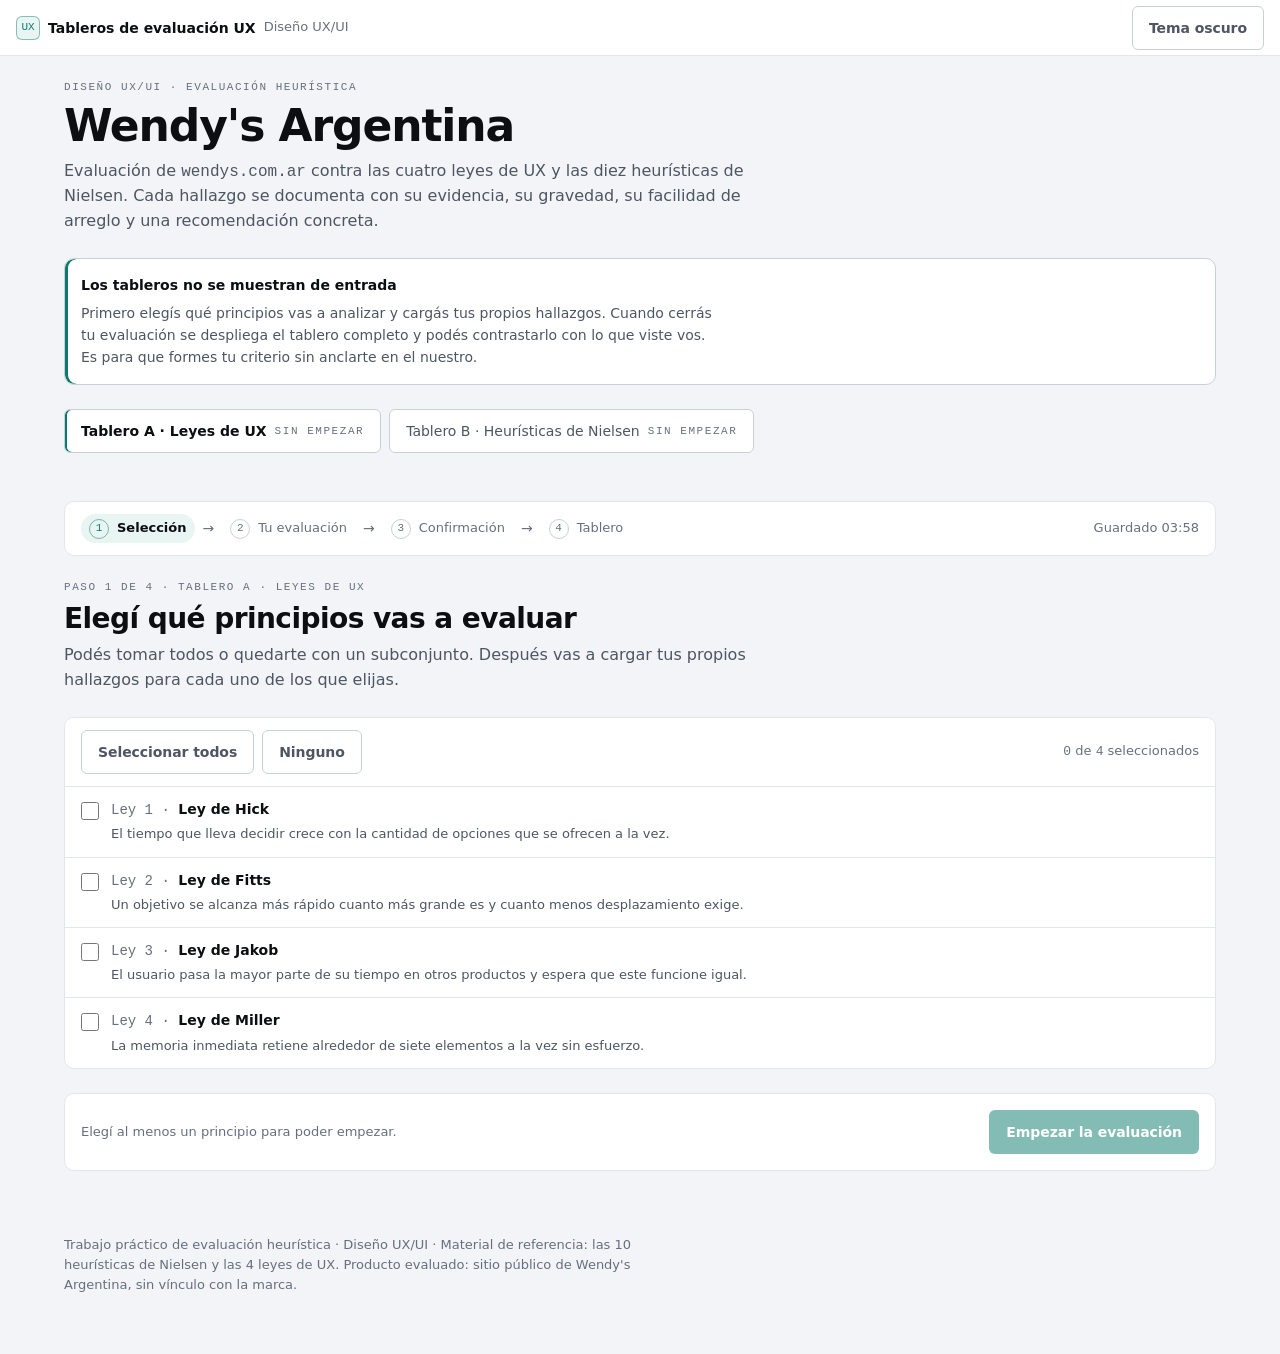
==== index.html @ da95dc9a "Tableros de evaluación UX de wendys.com.ar tras un flujo de evaluación a ciegas Aplicación web estát" ====
<!doctype html>
<html lang="es">
<head>
<meta charset="utf-8">
<meta name="viewport" content="width=device-width, initial-scale=1">
<title>Tableros de evaluación UX · Wendy's Argentina</title>
<meta name="description" content="Evaluación heurística de wendys.com.ar: dos tableros de hallazgos con evidencia, severidad y recomendación, detrás de un flujo de evaluación a ciegas.">
<link rel="icon" href="data:image/svg+xml,%3Csvg xmlns='http://www.w3.org/2000/svg' viewBox='0 0 32 32'%3E%3Crect width='32' height='32' rx='6' fill='%23101216'/%3E%3Cpath d='M8 10h4l2 8 2-8h4l2 8 2-8h4' stroke='%2335E0C8' stroke-width='2.5' fill='none' stroke-linecap='round' stroke-linejoin='round'/%3E%3C/svg%3E">
<link rel="stylesheet" href="assets/styles.css">
</head>
<body>

<a class="sr-only" href="#main">Saltar al contenido</a>

<header class="topbar">
  <div class="topbar__brand">
    <span class="mark" aria-hidden="true">UX</span>
    <span class="topbar__name">Tableros de evaluación UX</span>
    <span class="topbar__ctx" id="topbar-ctx">Diseño UX/UI</span>
  </div>
  <button type="button" class="btn btn--ghost" id="theme-toggle" aria-pressed="false">
    Tema claro
  </button>
</header>

<main id="main" class="content">

  <!-- ── Encabezado del trabajo ────────────────────────────── -->
  <section class="section" aria-labelledby="titulo">
    <div class="section__head">
      <p class="label">Diseño UX/UI · Evaluación heurística</p>
      <h1 id="titulo">Wendy's Argentina</h1>
      <p class="lead">
        Evaluación de <span class="num">wendys.com.ar</span> contra las cuatro leyes de UX
        y las diez heurísticas de Nielsen. Cada hallazgo se documenta con su evidencia,
        su gravedad, su facilidad de arreglo y una recomendación concreta.
      </p>
    </div>

    <div class="callout callout--info">
      <p class="callout__title">Los tableros no se muestran de entrada</p>
      <p>
        Primero elegís qué principios vas a analizar y cargás tus propios hallazgos.
        Cuando cerrás tu evaluación se despliega el tablero completo y podés
        contrastarlo con lo que viste vos. Es para que formes tu criterio sin
        anclarte en el nuestro.
      </p>
    </div>

    <div class="tabs" role="tablist" aria-label="Elegí el tablero">
      <button type="button" class="tab" role="tab" id="tab-leyes"
              aria-selected="true" aria-controls="panel-tablero" data-tablero="leyes">
        Tablero A · Leyes de UX
        <span class="label" id="estado-leyes"></span>
      </button>
      <button type="button" class="tab" role="tab" id="tab-heuristicas"
              aria-selected="false" aria-controls="panel-tablero" data-tablero="heuristicas">
        Tablero B · Heurísticas de Nielsen
        <span class="label" id="estado-heuristicas"></span>
      </button>
    </div>
  </section>

  <!-- ── Panel del tablero activo ──────────────────────────── -->
  <section class="section" id="panel-tablero" role="tabpanel"
           tabindex="-1" aria-labelledby="tab-leyes">

    <nav class="steps" id="steps" aria-label="Progreso de la evaluación"></nav>

    <div id="paso"></div>

  </section>

  <p class="hint" id="aviso-storage" hidden></p>

</main>

<footer class="content" style="padding-top:0">
  <p class="hint">
    Trabajo práctico de evaluación heurística · Diseño UX/UI ·
    Material de referencia: las 10 heurísticas de Nielsen y las 4 leyes de UX.
    Producto evaluado: sitio público de Wendy's Argentina, sin vínculo con la marca.
  </p>
</footer>

<div id="capa-modal"></div>

<script src="assets/principios.js"></script>
<script src="assets/capturas.js"></script>
<script src="assets/app.js"></script>
</body>
</html>
---- assets/styles.css ----
/* ═══════════════════════════════════════════════════════════
   SISTEMA VISUAL — TOKENS
   light-dark(claro, oscuro). Tema por defecto: oscuro.
   Valores literales de docs/sistema-visual-spec.pdf · sección 03
   ═══════════════════════════════════════════════════════════ */

:root {
  color-scheme: dark light;

  /* ── Superficies · escalera de elevación ──────────────── */
  --bg:                light-dark(#F2F4F7, #08090B);
  --surface:           light-dark(#FFFFFF, #101216);
  --surface-2:         light-dark(#FFFFFF, #171A20);
  --surface-3:         light-dark(#FFFFFF, #1E222A);

  /* ── Líneas ──────────────────────────────────────────── */
  --line:              light-dark(#E3E6EB, #21252D);
  --line-strong:       light-dark(#C9CFD8, #2C313B);

  /* ── Texto ───────────────────────────────────────────── */
  --text:              light-dark(#0C0E12, #EDEFF3);
  --text-2:            light-dark(#4E5563, #A7AEBB);
  --text-3:            light-dark(#676F7E, #7B8391);

  /* ── Acento · hue 172° en los dos temas ──────────────── */
  --accent:            light-dark(#0A7A6E, #35E0C8);
  --accent-hover:      light-dark(#086A60, #5BEBD6);
  --accent-deep:       light-dark(#065C53, #12A896);
  --accent-ink:        light-dark(#FFFFFF, #04211D);
  --accent-tint:       light-dark(#E8F5F2, rgba(53,224,200,.10));

  /* ── Severidad ───────────────────────────────────────── */
  --sev-critical:      light-dark(#C8341F, #F0523F);
  --sev-high:          light-dark(#9C5A08, #F5944F);
  --sev-medium:        light-dark(#7E6015, #DFC05C);
  --sev-low:           light-dark(#656C7A, #6C7482);

  /* ── Elevación · sombra SOLO en claro ────────────────── */
  --shadow-1:          light-dark(0 1px 2px rgba(12,14,18,.07), none);
  --shadow-2:          light-dark(0 6px 20px rgba(12,14,18,.10), none);

  /* ── Radios · tres valores, cerrados ─────────────────── */
  --r-control: 6px;
  --r-card:    10px;
  --r-pill:    999px;

  /* ── Espaciado · grilla de 4 ─────────────────────────── */
  --s-1: 4px;   --s-2: 8px;   --s-3: 12px;  --s-4: 16px;
  --s-6: 24px;  --s-8: 32px;  --s-12: 48px; --s-16: 64px;

  /* ── Alturas ─────────────────────────────────────────── */
  --h-control: 36px;      /* botones, inputs, selects        */
  --h-row:     40px;      /* filas de tabla y de lista       */
  --h-touch:   44px;      /* mínimo táctil en móvil          */

  /* ── Movimiento ──────────────────────────────────────── */
  --dur:  140ms;
  --ease: cubic-bezier(.2,.7,.3,1);

  /* ── Tipografía ──────────────────────────────────────── */
  --font-sans: "Instrument Sans", ui-sans-serif, system-ui,
               -apple-system, "Segoe UI", sans-serif;
  --font-mono: "JetBrains Mono", ui-monospace, SFMono-Regular,
               Menlo, Consolas, monospace;
}

/* Override manual del tema (botón de la app) */
:root[data-theme="light"] { color-scheme: light; }
:root[data-theme="dark"]  { color-scheme: dark;  }

/* ═══════════════════════════════════════════════════════════
   BASE
   ═══════════════════════════════════════════════════════════ */

*, *::before, *::after { box-sizing: border-box; }

html { -webkit-text-size-adjust: 100%; }

body {
  background: var(--bg);
  color: var(--text-2);
  font-family: var(--font-sans);
  font-size: 14px;
  line-height: 1.55;
  -webkit-font-smoothing: antialiased;
  margin: 0;
  overflow-x: hidden;
}

h1, h2, h3, h4, p, figure, ul, ol, dl, dd, blockquote { margin: 0; }
ul, ol { padding: 0; list-style: none; }

h1 { font: 600 44px/1.10 var(--font-sans); letter-spacing: -.025em; color: var(--text); }
h2 { font: 600 28px/1.20 var(--font-sans); letter-spacing: -.020em; color: var(--text); }
h3 { font: 500 20px/1.35 var(--font-sans); letter-spacing: -.010em; color: var(--text); }
h4 { font: 600 14px/1.45 var(--font-sans); color: var(--text); }

p { max-width: 72ch; }

a { color: var(--accent); text-underline-offset: 2px; }

img { max-width: 100%; display: block; }

/* Un solo estado de foco para toda la aplicación */
:where(a, button, input, select, textarea, summary, [tabindex]):focus-visible {
  outline: 2px solid var(--accent);
  outline-offset: 2px;
  border-radius: var(--r-control);
}

/* Excepción anotada al foco único: el panel de pasos recibe el foco por
   código al cambiar de paso, para que un lector de pantalla anuncie la
   vista nueva. No es un control, así que no lleva anillo: el anillo de
   acento se reserva para lo que el usuario puede accionar. */
#panel-tablero:focus, #panel-tablero:focus-visible { outline: none; }

::selection { background: var(--accent-tint); }

/* Utilidad obligatoria para todo dato numérico */
.num, td.num, .metric, code, .selector {
  font-family: var(--font-mono);
  font-variant-numeric: tabular-nums;
  letter-spacing: 0;
}

.label {
  font: 500 11px/1.3 var(--font-mono);
  letter-spacing: .14em;
  text-transform: uppercase;
  color: var(--text-3);
}

.hint  { font-size: 13px; color: var(--text-3); }
.lead  { font-size: 16px; line-height: 1.55; color: var(--text-2); }
.strong-text { color: var(--text); }

.sr-only {
  position: absolute; width: 1px; height: 1px;
  padding: 0; margin: -1px; overflow: hidden;
  clip-path: inset(50%); white-space: nowrap; border: 0;
}

.stack   { display: flex; flex-direction: column; }
.gap-1 { gap: var(--s-1); } .gap-2 { gap: var(--s-2); }
.gap-3 { gap: var(--s-3); } .gap-4 { gap: var(--s-4); }
.gap-6 { gap: var(--s-6); } .gap-8 { gap: var(--s-8); }
.gap-12 { gap: var(--s-12); }
.row { display: flex; align-items: center; gap: var(--s-2); flex-wrap: wrap; }
.between { justify-content: space-between; }

/* ═══════════════════════════════════════════════════════════
   COMPONENTES · recetas de la sección 10
   ═══════════════════════════════════════════════════════════ */

/* ── Botones ─────────────────────────────────────────────── */
.btn {
  height: var(--h-control);
  min-height: var(--h-touch);
  padding: 0 var(--s-4);
  border-radius: var(--r-control);
  border: 1px solid transparent;
  font: 600 14px/1 var(--font-sans);
  letter-spacing: -.005em;
  cursor: pointer;
  display: inline-flex;
  align-items: center;
  justify-content: center;
  gap: var(--s-2);
  text-decoration: none;
  transition: background var(--dur) var(--ease),
              border-color var(--dur) var(--ease),
              color var(--dur) var(--ease);
}
.btn--primary       { background: var(--accent); color: var(--accent-ink); }
.btn--primary:hover { background: var(--accent-hover); }
.btn--primary:active{ background: var(--accent-deep); }

.btn--secondary     { background: var(--surface-2); color: var(--text);
                      border-color: var(--line-strong); }
.btn--secondary:hover { background: var(--surface-3); }

.btn--ghost         { background: transparent; color: var(--text-2);
                      border-color: var(--line-strong); }
.btn--ghost:hover   { color: var(--text); background: var(--surface-2); }

.btn--danger        { background: transparent; color: var(--sev-critical);
                      border-color: color-mix(in srgb, var(--sev-critical) 40%, transparent); }
.btn--danger:hover  { background: color-mix(in srgb, var(--sev-critical) 9%, transparent); }

.btn:disabled       { opacity: .5; cursor: not-allowed; }
.btn--block         { width: 100%; }
/* Un solo botón primario por vista. Si hay dos, uno está mal. */

/* ── Campos de formulario ────────────────────────────────── */
.field { display: flex; flex-direction: column; gap: var(--s-2); }
.field label,
.field .field__label { font: 500 14px/1.4 var(--font-sans); color: var(--text); }

.input, .textarea, select.input {
  height: var(--h-control);
  min-height: var(--h-touch);
  padding: 0 var(--s-3);
  background: var(--bg);
  border: 1px solid var(--line-strong);
  border-radius: var(--r-control);
  color: var(--text);
  font: 400 14px/1 var(--font-sans);
  width: 100%;
  transition: border-color var(--dur) var(--ease);
}
.textarea {
  height: auto;
  min-height: 88px;
  padding: var(--s-2) var(--s-3);
  line-height: 1.55;
  resize: vertical;
}
.input::placeholder, .textarea::placeholder { color: var(--text-3); }
.input:hover, .textarea:hover { border-color: var(--text-3); }
.input[aria-invalid="true"], .textarea[aria-invalid="true"] { border-color: var(--sev-critical); }

.field .hint  { font-size: 13px; color: var(--text-3); }
.field .error { font-size: 13px; color: var(--sev-critical); }

/* Ranura única de mensaje: la ayuda y el error comparten el mismo
   renglón, así el mensaje nunca empuja el contenido de abajo y el
   botón no se mueve mientras el usuario va a hacer clic.          */
.msg { font-size: 13px; color: var(--text-3); min-height: 19px; }
.msg--error { color: var(--sev-critical); }

/* ── Tarjeta y panel ─────────────────────────────────────── */
.card {
  background: var(--surface);
  border: 1px solid var(--line);
  border-radius: var(--r-card);
  padding: var(--s-6);
  box-shadow: var(--shadow-1);          /* none en oscuro */
  display: flex; flex-direction: column; gap: var(--s-3);
}
.card--tile   { padding: 20px; gap: var(--s-2); }
.card__title  { font: 500 20px/1.35 var(--font-sans);
                letter-spacing: -.01em; color: var(--text); }
.card__label  { font: 500 11px/1.3 var(--font-mono);
                letter-spacing: .14em; text-transform: uppercase;
                color: var(--text-3); }
.card__metric { font: 400 44px/1.1 var(--font-mono);
                font-variant-numeric: tabular-nums; color: var(--text); }

/* ── Tabla de datos ──────────────────────────────────────── */
.table {
  width: 100%; border-collapse: collapse;
  background: var(--surface);
  border: 1px solid var(--line);
  border-radius: var(--r-card); overflow: hidden;
}
.table thead th {
  height: var(--h-row);
  padding: 0 var(--s-4);
  background: var(--surface-2);
  font: 500 11px/1 var(--font-mono);
  letter-spacing: .12em; text-transform: uppercase;
  color: var(--text-3); text-align: left;
  white-space: nowrap;
}
.table tbody td {
  height: var(--h-row);
  padding: var(--s-3) var(--s-4);
  border-top: 1px solid var(--line);
  font-size: 14px; color: var(--text);
}
.table tbody tr:hover { background: var(--surface-2); }
.table td.num {
  font-family: var(--font-mono);
  font-variant-numeric: tabular-nums;
  text-align: right;
}
/* Contenedor obligatorio: la tabla scrollea, no la página */
.table-scroll { overflow-x: auto; }

/* ── Pill de severidad ───────────────────────────────────── */
.pill {
  display: inline-flex; align-items: center; gap: var(--s-1);
  padding: 3px var(--s-2);
  border-radius: var(--r-pill);
  border: 1px solid;
  font: 500 11px/1.4 var(--font-mono);
  letter-spacing: .1em; text-transform: uppercase;
  white-space: nowrap;
}
.pill--critical { color: var(--sev-critical);
  border-color: color-mix(in srgb, var(--sev-critical) 35%, transparent);
  background:   color-mix(in srgb, var(--sev-critical)  9%, transparent); }
.pill--high { color: var(--sev-high);
  border-color: color-mix(in srgb, var(--sev-high) 35%, transparent);
  background:   color-mix(in srgb, var(--sev-high)  9%, transparent); }
.pill--medium { color: var(--sev-medium);
  border-color: color-mix(in srgb, var(--sev-medium) 35%, transparent);
  background:   color-mix(in srgb, var(--sev-medium)  9%, transparent); }
.pill--low { color: var(--sev-low);
  border-color: color-mix(in srgb, var(--sev-low) 35%, transparent);
  background:   color-mix(in srgb, var(--sev-low)  9%, transparent); }
.pill--ok { color: var(--accent);
  border-color: color-mix(in srgb, var(--accent) 35%, transparent);
  background:   var(--accent-tint); }
.pill--neutral { color: var(--text-3); border-color: var(--line-strong); }

/* La severidad NUNCA es solo el pill: la fila lleva además
   una barra de 3px a la izquierda con el mismo color. */
.row--critical { --sev-bar: var(--sev-critical); box-shadow: inset 3px 0 0 var(--sev-bar); }
.row--high     { --sev-bar: var(--sev-high);     box-shadow: inset 3px 0 0 var(--sev-bar); }
.row--medium   { --sev-bar: var(--sev-medium);   box-shadow: inset 3px 0 0 var(--sev-bar); }
.row--low      { --sev-bar: var(--sev-low);      box-shadow: inset 3px 0 0 var(--sev-bar); }
.row--ok       { --sev-bar: var(--accent);       box-shadow: inset 3px 0 0 var(--sev-bar); }

/* ── Modal y overlay ─────────────────────────────────────── */
.overlay {
  position: fixed; inset: 0;
  background: light-dark(rgba(12,14,18,.35), rgba(8,9,11,.72));
  display: grid; place-items: center;
  padding: var(--s-4);
  z-index: 50;
}
.modal {
  background: var(--surface-3);
  border: 1px solid var(--line-strong);
  border-radius: var(--r-card);
  box-shadow: var(--shadow-2);          /* none en oscuro */
  padding: var(--s-8);
  max-width: 480px;
  width: 100%;
  display: flex; flex-direction: column; gap: var(--s-4);
  max-height: 88vh; overflow-y: auto;
}
/* Sin backdrop-filter. Nunca. */

/* ── Estado vacío ────────────────────────────────────────── */
.empty {
  padding: var(--s-16) var(--s-8);
  display: flex; flex-direction: column;
  align-items: flex-start; gap: var(--s-3);
  max-width: 46ch;
}
.empty h3 { font: 600 20px/1.3 var(--font-sans);
             letter-spacing: -.01em; color: var(--text); }
.empty p  { color: var(--text-2); }

/* ═══════════════════════════════════════════════════════════
   ESTRUCTURA DE LA APLICACIÓN
   ═══════════════════════════════════════════════════════════ */

.topbar {
  height: 56px;
  display: flex; align-items: center; justify-content: space-between;
  gap: var(--s-4);
  padding: 0 var(--s-4);
  background: var(--surface);
  border-bottom: 1px solid var(--line);
  position: sticky; top: 0; z-index: 20;
}
.topbar__brand { display: flex; align-items: center; gap: var(--s-2); min-width: 0; }
.topbar__name  { font: 600 14px/1 var(--font-sans); color: var(--text); white-space: nowrap; }
.topbar__ctx   { color: var(--text-3); font-size: 13px;
                 white-space: nowrap; overflow: hidden; text-overflow: ellipsis; }

.mark {
  width: 24px; height: 24px; flex: none;
  border-radius: var(--r-control);
  border: 1px solid color-mix(in srgb, var(--accent) 45%, transparent);
  background: var(--accent-tint);
  display: grid; place-items: center;
  font: 500 11px/1 var(--font-mono); letter-spacing: 0;
  color: var(--accent);
}

.content {
  max-width: 1200px;
  margin: 0 auto;
  padding: var(--s-6) var(--s-4) var(--s-16);
  display: flex; flex-direction: column; gap: var(--s-12);
}
@media (min-width: 720px)  { .content { padding-inline: var(--s-6); } }
@media (min-width: 1440px) { .content { padding-inline: var(--s-8); } }

.section { display: flex; flex-direction: column; gap: var(--s-6); }
.section__head { display: flex; flex-direction: column; gap: var(--s-2); }

/* ── Barra de pasos ──────────────────────────────────────── */
.steps {
  display: flex; flex-wrap: wrap; align-items: center; gap: var(--s-2);
  padding: var(--s-3) var(--s-4);
  background: var(--surface);
  border: 1px solid var(--line);
  border-radius: var(--r-card);
}
.steps__item {
  display: flex; align-items: center; gap: var(--s-2);
  padding: var(--s-1) var(--s-2);
  border-radius: var(--r-pill);
  font-size: 13px; color: var(--text-3);
}
.steps__item[aria-current="step"] {
  background: var(--accent-tint);
  color: var(--text);
  font-weight: 600;
}
.steps__item[data-done="true"] { color: var(--text-2); }
.steps__num {
  font: 500 11px/1 var(--font-mono);
  width: 20px; height: 20px; flex: none;
  display: grid; place-items: center;
  border-radius: var(--r-pill);
  border: 1px solid var(--line-strong);
  color: var(--text-3);
}
.steps__item[aria-current="step"] .steps__num {
  border-color: color-mix(in srgb, var(--accent) 50%, transparent);
  color: var(--accent);
}
.steps__item[data-done="true"] .steps__num {
  border-color: color-mix(in srgb, var(--accent) 50%, transparent);
  background: var(--accent-tint); color: var(--accent);
}
.steps__sep { color: var(--text-3); }

/* ── Selector de tablero ─────────────────────────────────── */
.tabs {
  display: flex; gap: var(--s-2); flex-wrap: wrap;
}
.tab {
  min-height: var(--h-touch);
  padding: 0 var(--s-4);
  display: inline-flex; align-items: center; gap: var(--s-2);
  background: var(--surface);
  border: 1px solid var(--line-strong);
  border-radius: var(--r-control);
  color: var(--text-2);
  font: 400 14px/1 var(--font-sans);
  cursor: pointer;
  transition: background var(--dur) var(--ease), color var(--dur) var(--ease);
}
.tab:hover { background: var(--surface-2); color: var(--text); }
.tab[aria-selected="true"] {
  background: var(--surface-3); color: var(--text); font-weight: 600;
  box-shadow: inset 2px 0 0 var(--accent);
}

/* ── Lista de principios (paso 1) ────────────────────────── */
.picker {
  background: var(--surface);
  border: 1px solid var(--line);
  border-radius: var(--r-card);
  overflow: hidden;
}
.picker__toolbar {
  display: flex; flex-wrap: wrap; align-items: center; gap: var(--s-2);
  justify-content: space-between;
  padding: var(--s-3) var(--s-4);
  background: var(--surface-2);
  border-bottom: 1px solid var(--line);
}
.check {
  display: grid;
  grid-template-columns: auto 1fr;
  gap: var(--s-3);
  align-items: start;
  padding: var(--s-3) var(--s-4);
  border-top: 1px solid var(--line);
  cursor: pointer;
  min-height: var(--h-touch);
}
.check:first-of-type { border-top: 0; }
.check:hover { background: var(--surface-2); }
.check input[type="checkbox"] {
  width: 18px; height: 18px;
  margin: 3px 0 0;
  accent-color: var(--accent);
  cursor: pointer;
}
.check__name { font: 600 14px/1.45 var(--font-sans); color: var(--text); }
.check__num  { font-family: var(--font-mono); font-variant-numeric: tabular-nums;
               color: var(--text-3); font-weight: 400; }
.check__desc { font-size: 13px; color: var(--text-2); }

/* ── Progreso ────────────────────────────────────────────── */
.progress {
  display: flex; flex-direction: column; gap: var(--s-2);
}
.progress__track {
  height: var(--s-2);
  background: var(--surface-2);
  border: 1px solid var(--line);
  border-radius: var(--r-pill);
  overflow: hidden;
}
.progress__fill {
  height: 100%;
  background: var(--accent);
  border-radius: var(--r-pill);
  transition: width var(--dur) var(--ease);
}

/* ── Evaluación propia (paso 2) ──────────────────────────── */
.eval {
  display: grid;
  grid-template-columns: 1fr;
  gap: var(--s-6);
  align-items: start;
}
@media (min-width: 900px) {
  .eval { grid-template-columns: 240px 1fr; }
}
.eval__nav {
  background: var(--surface);
  border: 1px solid var(--line);
  border-radius: var(--r-card);
  padding: var(--s-2);
  display: flex; flex-direction: column; gap: 2px;
}
.eval__nav a, .eval__nav button {
  min-height: var(--h-touch);
  display: flex; align-items: center; gap: var(--s-2);
  padding: 0 var(--s-3);
  border-radius: var(--r-control);
  font: 400 14px/1.3 var(--font-sans);
  color: var(--text-2); text-decoration: none;
  background: transparent; border: 0; cursor: pointer;
  text-align: left; width: 100%;
}
.eval__nav button:hover { background: var(--surface-2); color: var(--text); }
.eval__nav button[aria-current="true"] {
  background: var(--surface-3); color: var(--text); font-weight: 600;
  box-shadow: inset 2px 0 0 var(--accent);
}
.eval__state { margin-left: auto; font-size: 13px; color: var(--text-3);
               font-family: var(--font-mono); }

.finding-form {
  display: flex; flex-direction: column; gap: var(--s-4);
  padding: var(--s-6);
  background: var(--surface-2);
  border: 1px solid var(--line);
  border-radius: var(--r-card);
}
.form-grid { display: grid; grid-template-columns: 1fr; gap: var(--s-4); }
@media (min-width: 640px) { .form-grid--2 { grid-template-columns: 1fr 1fr; } }

/* Escala 1–5 */
.scale { display: flex; gap: var(--s-2); flex-wrap: wrap; }
.scale__opt { position: relative; }
.scale__opt input {
  position: absolute; opacity: 0; width: 100%; height: 100%;
  margin: 0; cursor: pointer;
}
.scale__opt span {
  display: grid; place-items: center;
  width: var(--h-touch); height: var(--h-touch);
  border: 1px solid var(--line-strong);
  border-radius: var(--r-control);
  background: var(--bg);
  font: 400 14px/1 var(--font-mono);
  font-variant-numeric: tabular-nums;
  color: var(--text-2);
  transition: background var(--dur) var(--ease), color var(--dur) var(--ease);
}
.scale__opt input:hover + span { background: var(--surface-3); color: var(--text); }
.scale__opt input:checked + span {
  background: var(--accent); color: var(--accent-ink);
  border-color: var(--accent);
  font-weight: 600;
}
.scale__opt input:focus-visible + span {
  outline: 2px solid var(--accent); outline-offset: 2px;
}

/* ═══════════════════════════════════════════════════════════
   EL TABLERO
   ═══════════════════════════════════════════════════════════ */

.board { display: flex; flex-direction: column; gap: var(--s-12); }

.board__masthead { display: flex; flex-direction: column; gap: var(--s-3); }
.board__meta {
  display: flex; flex-wrap: wrap; gap: var(--s-2) var(--s-4);
  color: var(--text-3); font-size: 13px;
}
.board__meta .num { color: var(--text-2); }

.tiles {
  display: grid;
  grid-template-columns: repeat(auto-fit, minmax(240px, 1fr));
  gap: var(--s-4);
}
.tiles--wide { grid-template-columns: repeat(auto-fit, minmax(280px, 1fr)); }

/* Arco de cobertura · el único momento con protagonismo */
.gauge { display: flex; align-items: center; gap: var(--s-4); }
.gauge__svg { width: 96px; height: 96px; flex: none; }
.gauge__track { stroke: var(--line); }
.gauge__value { stroke: var(--accent); stroke-linecap: round; }
.gauge__num { font: 400 28px/1 var(--font-mono); font-variant-numeric: tabular-nums;
              color: var(--text); }

/* Distribución por gravedad */
.dist { display: flex; flex-direction: column; gap: var(--s-2); }
.dist__row {
  display: grid;
  grid-template-columns: 92px 1fr 32px;
  align-items: center;
  gap: var(--s-3);
  min-height: 24px;
}
.dist__bar { display: block; height: 10px; border-radius: var(--r-pill);
             background: var(--surface-2);
             border: 1px solid var(--line); overflow: hidden; }
.dist__fill { display: block; height: 100%; border-radius: var(--r-pill); }
.dist__fill--critical { background: var(--sev-critical); }
.dist__fill--high     { background: var(--sev-high); }
.dist__fill--medium   { background: var(--sev-medium); }
.dist__fill--low      { background: var(--sev-low); }
.dist__n { text-align: right; font-family: var(--font-mono);
           font-variant-numeric: tabular-nums; color: var(--text); }

/* Top 3 */
.top3 { display: flex; flex-direction: column; gap: var(--s-3); }
.top3__item {
  display: grid; grid-template-columns: auto 1fr auto; gap: var(--s-3);
  align-items: start;
  padding: var(--s-3);
  background: var(--surface-2);
  border: 1px solid var(--line);
  border-radius: var(--r-control);
}
.top3__rank { font: 500 11px/1.6 var(--font-mono); color: var(--text-3); }
.top3__title { font: 600 14px/1.45 var(--font-sans); color: var(--text); }
.top3__where { font-size: 13px; color: var(--text-3); }
.top3__score { font-family: var(--font-mono); font-variant-numeric: tabular-nums;
               color: var(--text); text-align: right; }

/* Tarjeta de hallazgo */
.findings { display: flex; flex-direction: column; gap: var(--s-6); }

.principle {
  display: flex; flex-direction: column; gap: var(--s-4);
}
.principle__head {
  display: flex; flex-wrap: wrap; align-items: baseline;
  gap: var(--s-2) var(--s-3);
  padding-bottom: var(--s-3);
  border-bottom: 1px solid var(--line);
}
.principle__num { font: 500 11px/1.3 var(--font-mono); letter-spacing: .14em;
                  text-transform: uppercase; color: var(--text-3); }
.principle__rule {
  font-size: 13px; color: var(--text-2);
  border-left: 1px solid var(--line-strong);
  padding-left: var(--s-3);
  max-width: 72ch;
}

.finding {
  background: var(--surface);
  border: 1px solid var(--line);
  border-radius: var(--r-card);
  padding: var(--s-6);
  display: flex; flex-direction: column; gap: var(--s-4);
  box-shadow: var(--shadow-1);
  position: relative;
  overflow: hidden;
}
/* La barra de severidad va como pseudo-elemento y no como box-shadow
   porque en tema oscuro --shadow-1 vale `none`, y `none` no se puede
   sumar a una lista de sombras: la declaración entera se descartaría. */
.finding::before {
  content: '';
  position: absolute; left: 0; top: 0; bottom: 0; width: 3px;
  background: var(--sev-bar, transparent);
}
.finding__top { display: flex; flex-wrap: wrap; gap: var(--s-2) var(--s-3);
                align-items: center; justify-content: space-between; }
.finding__id { font: 500 11px/1.3 var(--font-mono); letter-spacing: .12em;
               text-transform: uppercase; color: var(--text-3); }
.finding__title { font: 600 20px/1.35 var(--font-sans); letter-spacing: -.01em;
                  color: var(--text); }
.finding__body { display: grid; grid-template-columns: 1fr; gap: var(--s-6); }
@media (min-width: 900px) {
  .finding__body--evidence { grid-template-columns: 1fr minmax(280px, 380px); }
}
.finding__block { display: flex; flex-direction: column; gap: var(--s-2); }
.finding__block p { color: var(--text-2); }

/* La comprobación que sostiene el hallazgo: datos, así que mono */
.medicion {
  font-family: var(--font-mono);
  font-variant-numeric: tabular-nums;
  font-size: 13px;
  line-height: 1.55;
  color: var(--text-2);
  background: var(--surface-2);
  border: 1px solid var(--line);
  border-radius: var(--r-control);
  padding: var(--s-3);
  max-width: none;
}

.recommend {
  background: var(--surface-2);
  border: 1px solid var(--line);
  border-radius: var(--r-control);
  padding: var(--s-4);
  display: flex; flex-direction: column; gap: var(--s-2);
}

/* Evidencia */
.evidence { display: flex; flex-direction: column; gap: var(--s-2); margin: 0; }
.evidence img {
  width: 100%;
  border: 1px solid var(--line-strong);
  border-radius: var(--r-control);
  background: var(--surface-2);
}
.evidence figcaption { font-size: 13px; color: var(--text-3); }
.evidence__missing {
  border: 1px solid var(--line-strong);
  border-radius: var(--r-control);
  background: var(--surface-2);
  padding: var(--s-6) var(--s-4);
  display: flex; flex-direction: column; gap: var(--s-2);
  min-height: 160px; justify-content: center;
}

/* Puntuaciones */
.scores { display: flex; flex-wrap: wrap; gap: var(--s-4); }
.score { display: flex; flex-direction: column; gap: var(--s-1); min-width: 92px; }
.score__val { font: 400 20px/1.2 var(--font-mono); font-variant-numeric: tabular-nums;
              color: var(--text); }
.score--priority .score__val { color: var(--text); font-weight: 400; }

/* Principio sin hallazgos */
.clean {
  border: 1px solid var(--line);
  border-radius: var(--r-card);
  background: var(--surface);
  padding: var(--s-6);
  display: flex; flex-direction: column; gap: var(--s-2);
}

/* ── Comparación (paso 4) ────────────────────────────────── */
.compare { display: grid; grid-template-columns: 1fr; gap: var(--s-4); }
@media (min-width: 900px) { .compare { grid-template-columns: 1fr 1fr; } }
.compare__col {
  display: flex; flex-direction: column; gap: var(--s-3);
  padding: var(--s-4);
  border: 1px solid var(--line);
  border-radius: var(--r-card);
  background: var(--surface);
}
.compare__col--mine { background: var(--surface-2); }
.compare__head { display: flex; align-items: center; justify-content: space-between;
                 gap: var(--s-2); }
.mini {
  border: 1px solid var(--line);
  border-radius: var(--r-control);
  background: var(--bg);
  padding: var(--s-3);
  display: flex; flex-direction: column; gap: var(--s-2);
}

/* ── Aviso / callout ─────────────────────────────────────── */
.callout {
  border: 1px solid var(--line-strong);
  border-radius: var(--r-card);
  background: var(--surface-2);
  padding: var(--s-4);
  display: flex; flex-direction: column; gap: var(--s-2);
}
.callout--warn { box-shadow: inset 3px 0 0 var(--sev-high); }
.callout--info { box-shadow: inset 3px 0 0 var(--accent); }
.callout__title { font: 600 14px/1.45 var(--font-sans); color: var(--text); }

/* Barra de acciones fija de la vista */
.actionbar {
  display: flex; flex-wrap: wrap; gap: var(--s-2);
  align-items: center; justify-content: space-between;
  padding: var(--s-4);
  background: var(--surface);
  border: 1px solid var(--line);
  border-radius: var(--r-card);
}

/* ═══════════════════════════════════════════════════════════
   MOVIMIENTO
   ═══════════════════════════════════════════════════════════ */
@media (prefers-reduced-motion: reduce) {
  *, *::before, *::after {
    animation-duration: .01ms !important;
    animation-iteration-count: 1 !important;
    transition-duration: .01ms !important;
    scroll-behavior: auto !important;
  }
}
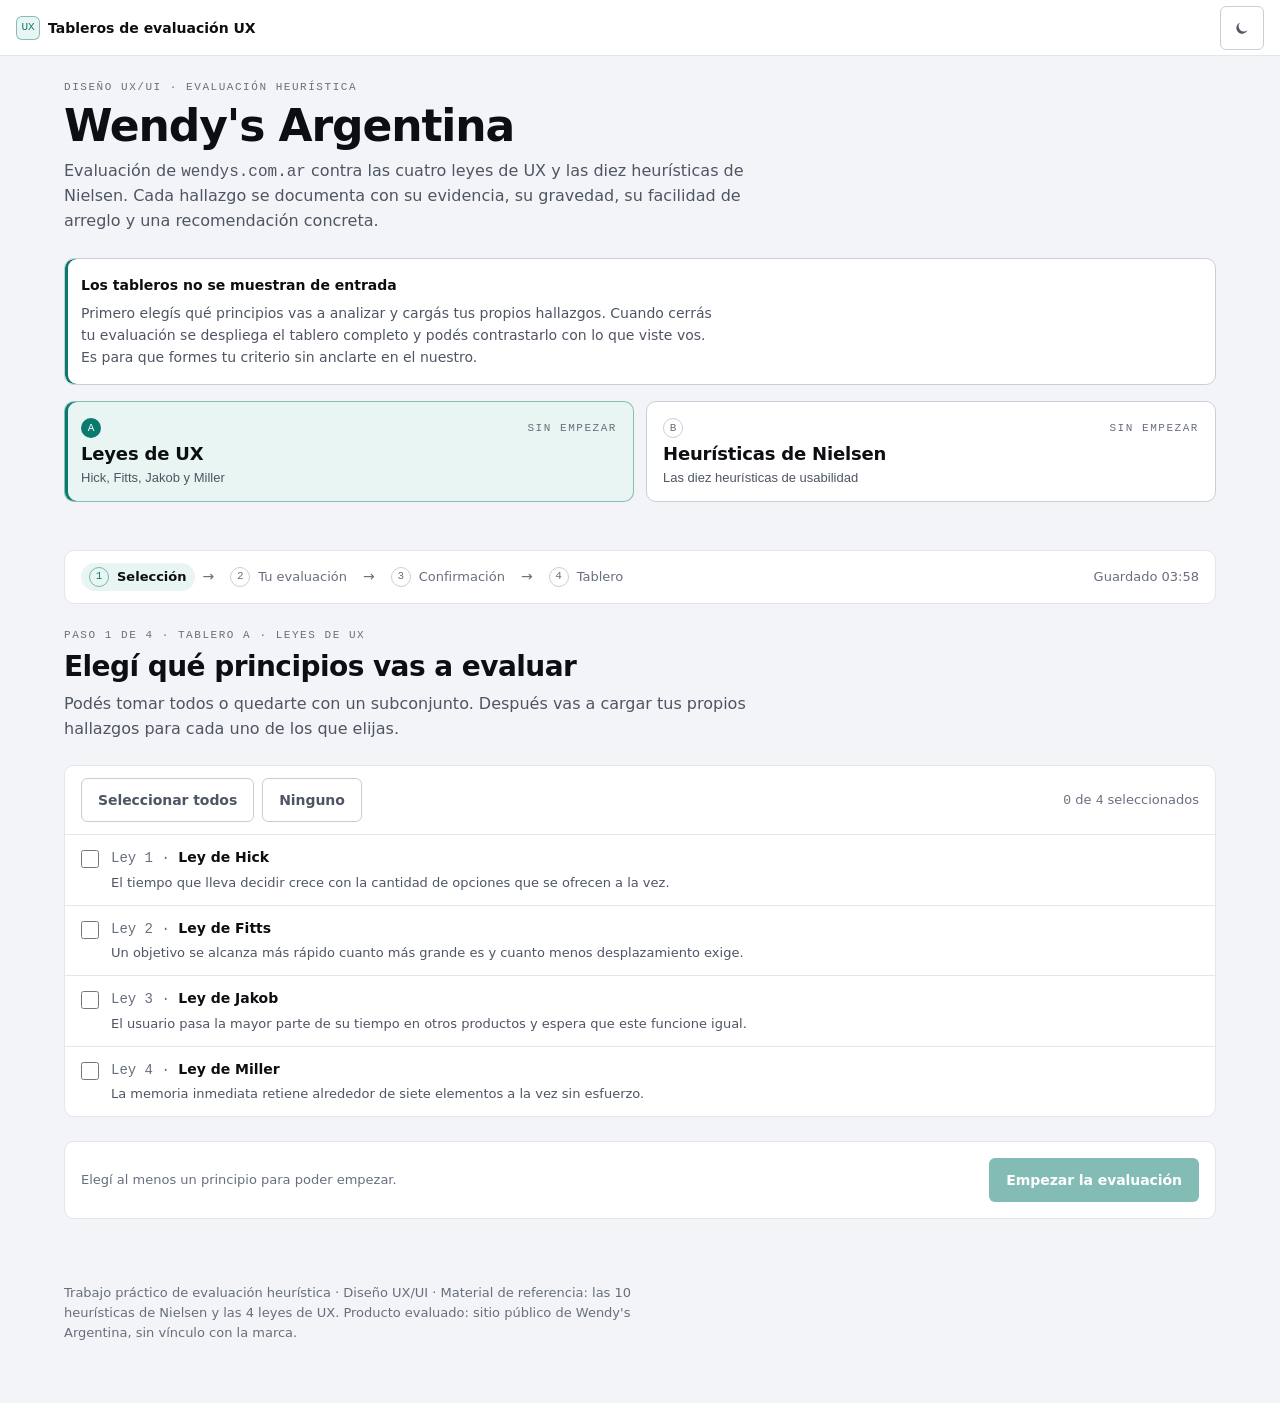
==== commit 9f4b23c4: "Rediseñar header y selector de tablero aplicando leyes de UX - Topbar: saca el contexto duplicado (l" ====
--- a/index.html
+++ b/index.html
@@ -16,10 +16,20 @@
   <div class="topbar__brand">
     <span class="mark" aria-hidden="true">UX</span>
     <span class="topbar__name">Tableros de evaluación UX</span>
-    <span class="topbar__ctx" id="topbar-ctx">Diseño UX/UI</span>
   </div>
-  <button type="button" class="btn btn--ghost" id="theme-toggle" aria-pressed="false">
-    Tema claro
+  <button type="button" class="btn btn--ghost btn--icon" id="theme-toggle"
+          aria-pressed="false" title="Tema claro">
+    <svg class="icon-theme icon-theme--sun" width="16" height="16" viewBox="0 0 24 24"
+         fill="none" stroke="currentColor" stroke-width="1.8" stroke-linecap="round"
+         stroke-linejoin="round" aria-hidden="true">
+      <circle cx="12" cy="12" r="4.2"/>
+      <path d="M12 2.5v2.4M12 19.1v2.4M4.2 4.2l1.7 1.7M18.1 18.1l1.7 1.7M2.5 12h2.4M19.1 12h2.4M4.2 19.8l1.7-1.7M18.1 5.9l1.7-1.7"/>
+    </svg>
+    <svg class="icon-theme icon-theme--moon" width="16" height="16" viewBox="0 0 24 24"
+         fill="currentColor" aria-hidden="true">
+      <path d="M20.2 14.9A8.6 8.6 0 1 1 9.1 3.8a7 7 0 0 0 11.1 11.1Z"/>
+    </svg>
+    <span class="sr-only" id="theme-toggle-label">Tema claro</span>
   </button>
 </header>
 
@@ -37,27 +47,37 @@
       </p>
     </div>
 
-    <div class="callout callout--info">
-      <p class="callout__title">Los tableros no se muestran de entrada</p>
-      <p>
-        Primero elegís qué principios vas a analizar y cargás tus propios hallazgos.
-        Cuando cerrás tu evaluación se despliega el tablero completo y podés
-        contrastarlo con lo que viste vos. Es para que formes tu criterio sin
-        anclarte en el nuestro.
-      </p>
-    </div>
+    <div class="stack gap-4">
+      <div class="callout callout--info">
+        <p class="callout__title">Los tableros no se muestran de entrada</p>
+        <p>
+          Primero elegís qué principios vas a analizar y cargás tus propios hallazgos.
+          Cuando cerrás tu evaluación se despliega el tablero completo y podés
+          contrastarlo con lo que viste vos. Es para que formes tu criterio sin
+          anclarte en el nuestro.
+        </p>
+      </div>
 
-    <div class="tabs" role="tablist" aria-label="Elegí el tablero">
-      <button type="button" class="tab" role="tab" id="tab-leyes"
-              aria-selected="true" aria-controls="panel-tablero" data-tablero="leyes">
-        Tablero A · Leyes de UX
-        <span class="label" id="estado-leyes"></span>
-      </button>
-      <button type="button" class="tab" role="tab" id="tab-heuristicas"
-              aria-selected="false" aria-controls="panel-tablero" data-tablero="heuristicas">
-        Tablero B · Heurísticas de Nielsen
-        <span class="label" id="estado-heuristicas"></span>
-      </button>
+      <div class="board-picker" role="tablist" aria-label="Elegí el tablero">
+        <button type="button" class="board-pick" role="tab" id="tab-leyes"
+                aria-selected="true" aria-controls="panel-tablero" data-tablero="leyes">
+          <span class="board-pick__top">
+            <span class="steps__num" aria-hidden="true">A</span>
+            <span class="label" id="estado-leyes"></span>
+          </span>
+          <span class="board-pick__title">Leyes de UX</span>
+          <span class="board-pick__desc">Hick, Fitts, Jakob y Miller</span>
+        </button>
+        <button type="button" class="board-pick" role="tab" id="tab-heuristicas"
+                aria-selected="false" aria-controls="panel-tablero" data-tablero="heuristicas">
+          <span class="board-pick__top">
+            <span class="steps__num" aria-hidden="true">B</span>
+            <span class="label" id="estado-heuristicas"></span>
+          </span>
+          <span class="board-pick__title">Heurísticas de Nielsen</span>
+          <span class="board-pick__desc">Las diez heurísticas de usabilidad</span>
+        </button>
+      </div>
     </div>
   </section>
 
--- a/assets/styles.css
+++ b/assets/styles.css
@@ -359,8 +359,14 @@
 }
 .topbar__brand { display: flex; align-items: center; gap: var(--s-2); min-width: 0; }
 .topbar__name  { font: 600 14px/1 var(--font-sans); color: var(--text); white-space: nowrap; }
-.topbar__ctx   { color: var(--text-3); font-size: 13px;
-                 white-space: nowrap; overflow: hidden; text-overflow: ellipsis; }
+
+/* Botón icónico (p. ej. el toggle de tema): mismo target táctil que .btn,
+   sin el ancho extra de un label de texto. El icono es sol/luna porque es
+   la convención dominante para este control — ley de Jakob. */
+.btn--icon { width: var(--h-touch); padding: 0; }
+.icon-theme { display: none; }
+#theme-toggle[aria-pressed="false"] .icon-theme--sun  { display: block; }
+#theme-toggle[aria-pressed="true"]  .icon-theme--moon { display: block; }
 
 .mark {
   width: 24px; height: 24px; flex: none;
@@ -443,6 +449,44 @@
   background: var(--surface-3); color: var(--text); font-weight: 600;
   box-shadow: inset 2px 0 0 var(--accent);
 }
+
+/* ── Selector de tablero (portada) ───────────────────────────
+   Es la única decisión primaria de esta pantalla — ley de Hick —
+   así que se ve como tal: tarjetas grandes, no pastillas chicas
+   indistinguibles de un botón secundario. El área de cada una
+   supera ampliamente el mínimo táctil — ley de Fitts. */
+.board-picker {
+  display: grid;
+  grid-template-columns: 1fr;
+  gap: var(--s-3);
+}
+@media (min-width: 640px) {
+  .board-picker { grid-template-columns: 1fr 1fr; }
+}
+.board-pick {
+  display: flex; flex-direction: column; gap: var(--s-1);
+  align-items: flex-start; text-align: left;
+  min-height: 96px;
+  padding: var(--s-4);
+  background: var(--surface);
+  border: 1px solid var(--line-strong);
+  border-radius: var(--r-card);
+  cursor: pointer;
+  transition: background var(--dur) var(--ease), border-color var(--dur) var(--ease);
+}
+.board-pick:hover { background: var(--surface-2); }
+.board-pick[aria-selected="true"] {
+  background: var(--accent-tint);
+  border-color: color-mix(in srgb, var(--accent) 45%, transparent);
+  box-shadow: inset 3px 0 0 var(--accent);
+}
+.board-pick__top { display: flex; align-items: center; justify-content: space-between; width: 100%; }
+.board-pick[aria-selected="true"] .steps__num {
+  border-color: color-mix(in srgb, var(--accent) 55%, transparent);
+  background: var(--accent); color: var(--accent-ink);
+}
+.board-pick__title { font: 600 18px/1.3 var(--font-sans); letter-spacing: -.01em; color: var(--text); }
+.board-pick__desc  { font-size: 13px; color: var(--text-2); }
 
 /* ── Lista de principios (paso 1) ────────────────────────── */
 .picker {
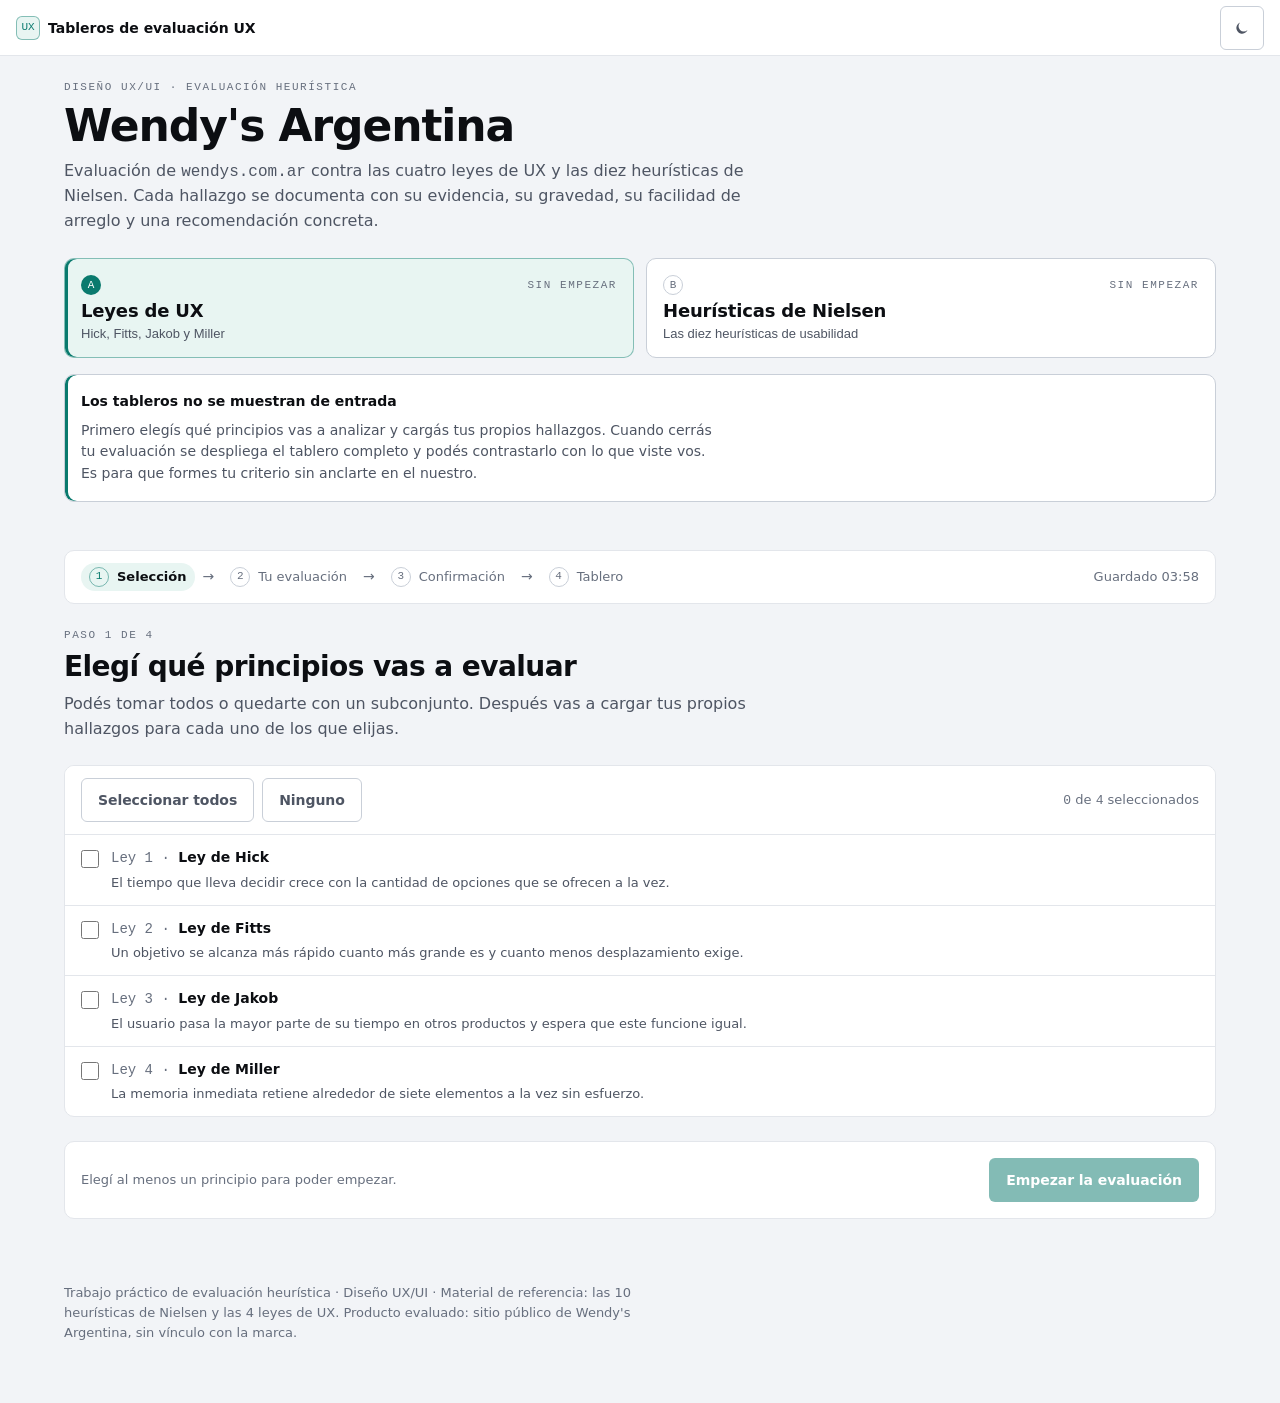
==== commit 3bac181b: "Reordenar la pantalla principal: decisión antes que explicación - El selector de tablero (la decisió" ====
--- a/index.html
+++ b/index.html
@@ -48,16 +48,11 @@
     </div>
 
     <div class="stack gap-4">
-      <div class="callout callout--info">
-        <p class="callout__title">Los tableros no se muestran de entrada</p>
-        <p>
-          Primero elegís qué principios vas a analizar y cargás tus propios hallazgos.
-          Cuando cerrás tu evaluación se despliega el tablero completo y podés
-          contrastarlo con lo que viste vos. Es para que formes tu criterio sin
-          anclarte en el nuestro.
-        </p>
-      </div>
-
+      <!-- La decisión primaria de la pantalla va primero, lo más cerca
+           posible del título — ley de Fitts: menos distancia hasta el
+           control que realmente importa. El callout explica el mecanismo
+           del flujo completo, no "qué pasa si elegís este tablero", así
+           que sigue siendo igual de válido leído después de elegir. -->
       <div class="board-picker" role="tablist" aria-label="Elegí el tablero">
         <button type="button" class="board-pick" role="tab" id="tab-leyes"
                 aria-selected="true" aria-controls="panel-tablero" data-tablero="leyes">
@@ -77,6 +72,16 @@
           <span class="board-pick__title">Heurísticas de Nielsen</span>
           <span class="board-pick__desc">Las diez heurísticas de usabilidad</span>
         </button>
+      </div>
+
+      <div class="callout callout--info">
+        <p class="callout__title">Los tableros no se muestran de entrada</p>
+        <p>
+          Primero elegís qué principios vas a analizar y cargás tus propios hallazgos.
+          Cuando cerrás tu evaluación se despliega el tablero completo y podés
+          contrastarlo con lo que viste vos. Es para que formes tu criterio sin
+          anclarte en el nuestro.
+        </p>
       </div>
     </div>
   </section>
--- a/assets/styles.css
+++ b/assets/styles.css
@@ -514,6 +514,18 @@
 }
 .check:first-of-type { border-top: 0; }
 .check:hover { background: var(--surface-2); }
+
+/* Cabecera de grupo cuando el picker se subdivide por ley de Miller
+   (más de siete principios). La separación la da esta barra, no un
+   borde extra en la primera fila del grupo. */
+.picker__group-title {
+  padding: var(--s-3) var(--s-4) var(--s-1);
+  background: var(--surface-2);
+  border-top: 1px solid var(--line);
+  font: 500 11px/1.3 var(--font-mono);
+  letter-spacing: .12em; text-transform: uppercase;
+  color: var(--text-3);
+}
 .check input[type="checkbox"] {
   width: 18px; height: 18px;
   margin: 3px 0 0;
@@ -577,6 +589,17 @@
 }
 .eval__state { margin-left: auto; font-size: 13px; color: var(--text-3);
                font-family: var(--font-mono); }
+
+/* Cabecera de grupo cuando el nav se subdivide por ley de Miller
+   (más de siete principios seleccionados). */
+.eval__nav-group-title {
+  padding: var(--s-2) var(--s-3) var(--s-1);
+  margin-top: var(--s-1);
+  font: 500 11px/1.3 var(--font-mono);
+  letter-spacing: .1em; text-transform: uppercase;
+  color: var(--text-3);
+}
+.eval__nav-group-title:first-child { margin-top: 0; }
 
 .finding-form {
   display: flex; flex-direction: column; gap: var(--s-4);
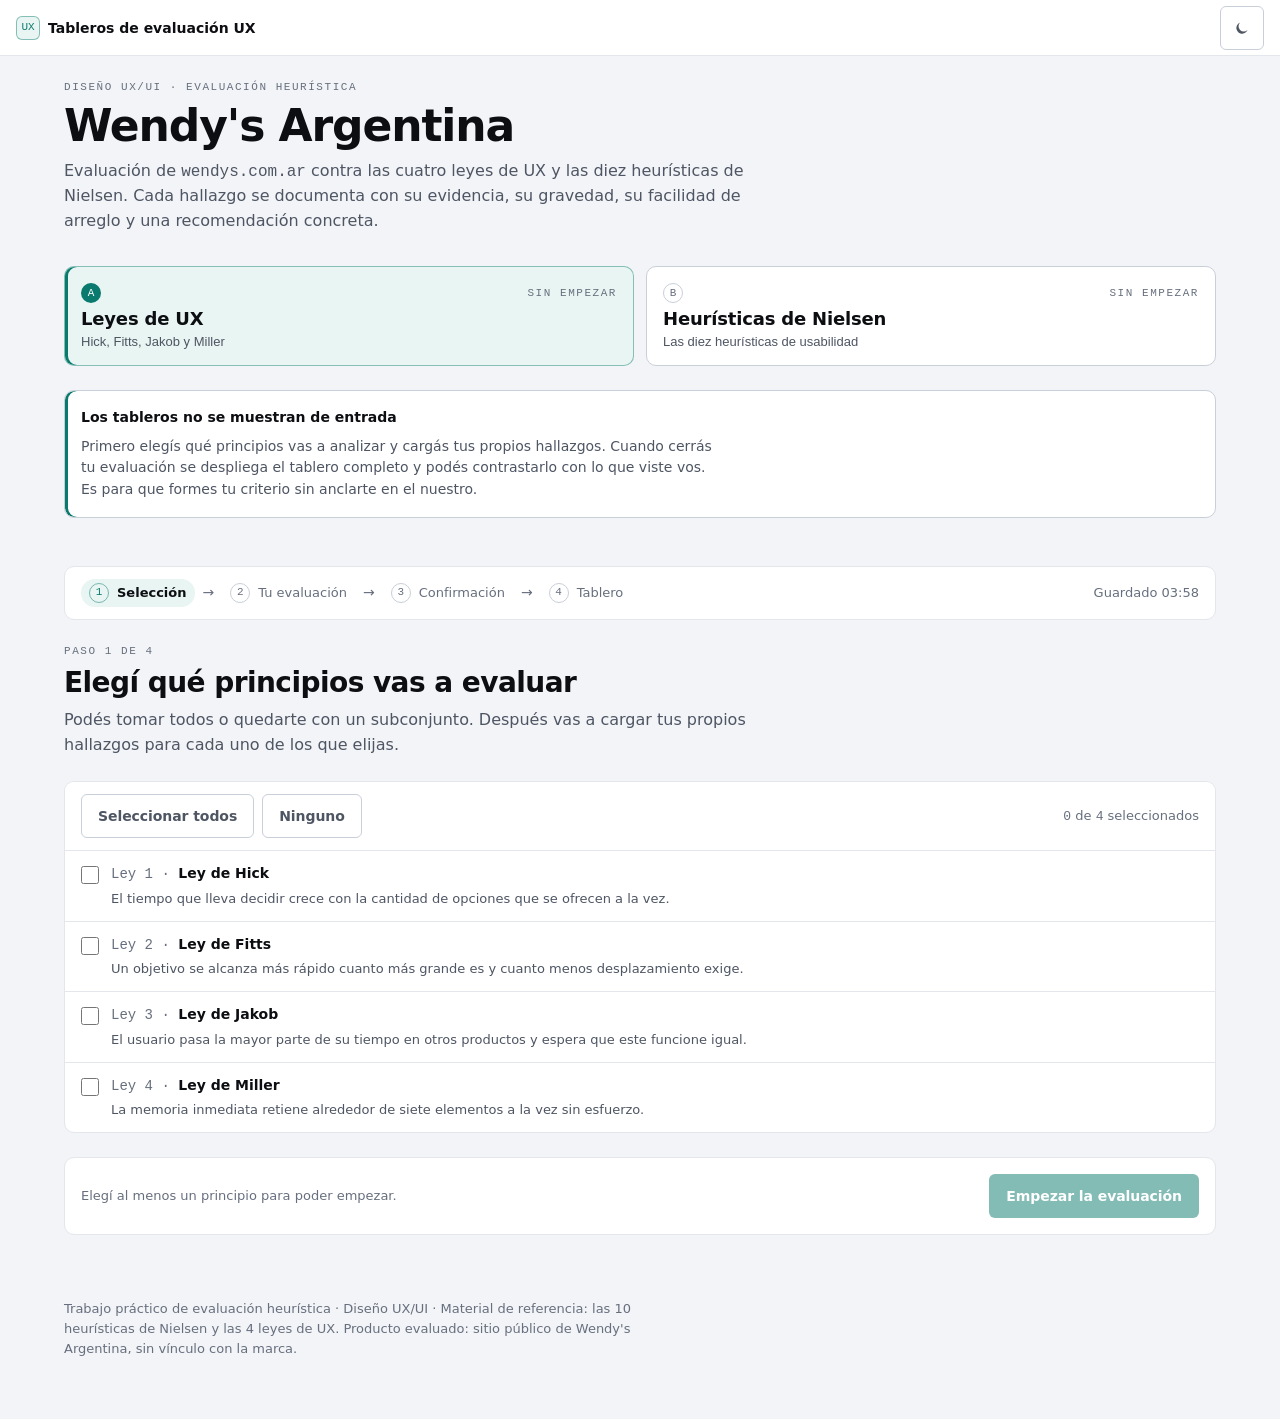
==== commit 160bb501: "Más espacio entre los bloques de la pantalla inicial section--intro (32px) reemplaza el gap genérico" ====
--- a/index.html
+++ b/index.html
@@ -36,7 +36,7 @@
 <main id="main" class="content">
 
   <!-- ── Encabezado del trabajo ────────────────────────────── -->
-  <section class="section" aria-labelledby="titulo">
+  <section class="section section--intro" aria-labelledby="titulo">
     <div class="section__head">
       <p class="label">Diseño UX/UI · Evaluación heurística</p>
       <h1 id="titulo">Wendy's Argentina</h1>
@@ -47,7 +47,7 @@
       </p>
     </div>
 
-    <div class="stack gap-4">
+    <div class="stack gap-6">
       <!-- La decisión primaria de la pantalla va primero, lo más cerca
            posible del título — ley de Fitts: menos distancia hasta el
            control que realmente importa. El callout explica el mecanismo
--- a/assets/styles.css
+++ b/assets/styles.css
@@ -390,6 +390,11 @@
 .section { display: flex; flex-direction: column; gap: var(--s-6); }
 .section__head { display: flex; flex-direction: column; gap: var(--s-2); }
 
+/* La pantalla de bienvenida respira más que las de trabajo (paso 2 es
+   un formulario denso a propósito). Más separación entre título,
+   selector de tablero y callout. */
+.section--intro { gap: var(--s-8); }
+
 /* ── Barra de pasos ──────────────────────────────────────── */
 .steps {
   display: flex; flex-wrap: wrap; align-items: center; gap: var(--s-2);
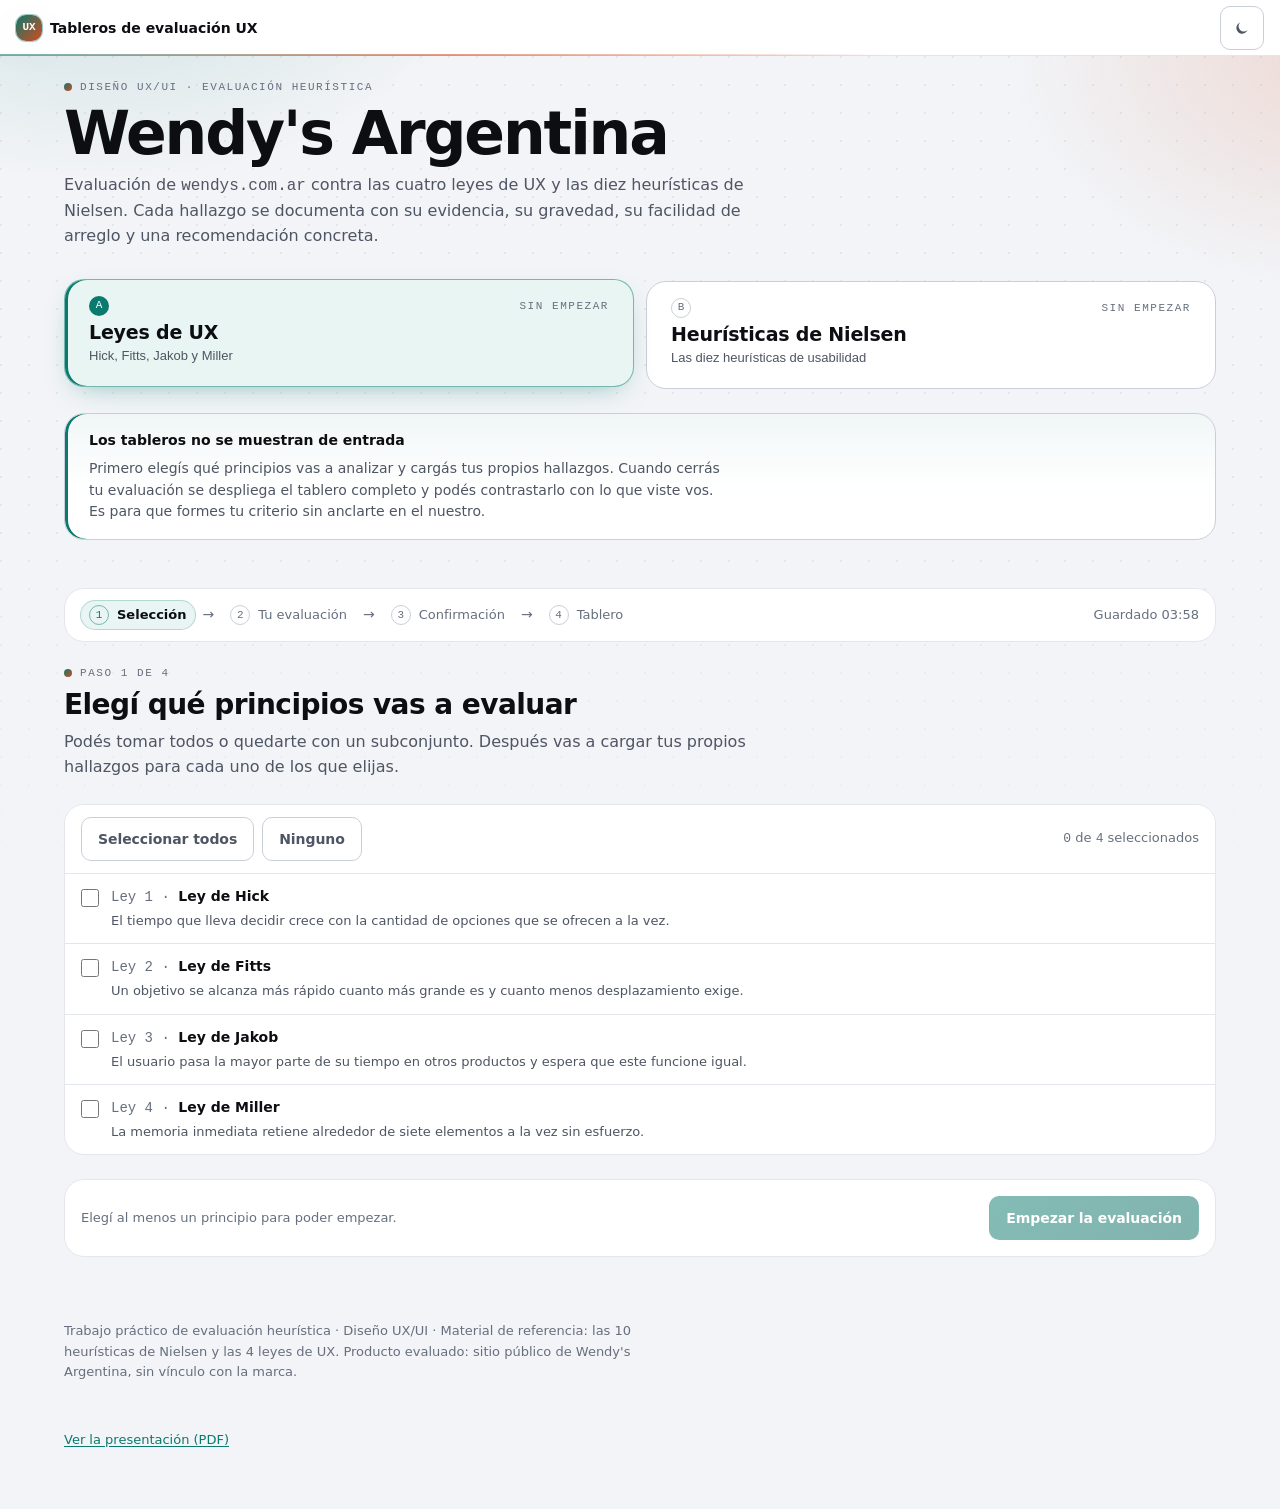
==== commit 662e005f: "Agregar presentación en PDF y linkearla desde el sitio Presentación de 8 diapositivas (objetivos, fu" ====
--- a/index.html
+++ b/index.html
@@ -106,6 +106,9 @@
     Material de referencia: las 10 heurísticas de Nielsen y las 4 leyes de UX.
     Producto evaluado: sitio público de Wendy's Argentina, sin vínculo con la marca.
   </p>
+  <p class="hint">
+    <a href="public/Tableros-evaluacion-UX.pdf" target="_blank" rel="noopener">Ver la presentación (PDF)</a>
+  </p>
 </footer>
 
 <div id="capa-modal"></div>
--- a/assets/styles.css
+++ b/assets/styles.css
@@ -29,6 +29,19 @@
   --accent-ink:        light-dark(#FFFFFF, #04211D);
   --accent-tint:       light-dark(#E8F5F2, rgba(53,224,200,.10));
 
+  /* ── Acento secundario · "Marte" — solo decorativo:
+       fondos, glows, badges. Nunca lleva texto crítico ni
+       reemplaza al foco, que sigue siendo --accent único. ── */
+  --accent-2:          light-dark(#D6491F, #FF7A59);
+  --accent-2-tint:     light-dark(#FBEAE4, rgba(255,122,89,.12));
+
+  /* Glow reutilizable — independiente de --shadow-1, así que
+     funciona igual en oscuro (donde --shadow-1 vale `none`). */
+  --glow-accent:   0 0 0 1px color-mix(in srgb, var(--accent) 38%, transparent),
+                   0 10px 32px -10px color-mix(in srgb, var(--accent) 55%, transparent);
+  --glow-accent-2: 0 0 0 1px color-mix(in srgb, var(--accent-2) 38%, transparent),
+                   0 10px 32px -10px color-mix(in srgb, var(--accent-2) 55%, transparent);
+
   /* ── Severidad ───────────────────────────────────────── */
   --sev-critical:      light-dark(#C8341F, #F0523F);
   --sev-high:          light-dark(#9C5A08, #F5944F);
@@ -39,9 +52,10 @@
   --shadow-1:          light-dark(0 1px 2px rgba(12,14,18,.07), none);
   --shadow-2:          light-dark(0 6px 20px rgba(12,14,18,.10), none);
 
-  /* ── Radios · tres valores, cerrados ─────────────────── */
-  --r-control: 6px;
-  --r-card:    10px;
+  /* ── Radios · lenguaje más redondeado ──────────────────
+     controles 10, tarjetas 20: más "producto", menos grilla. */
+  --r-control: 10px;
+  --r-card:    20px;
   --r-pill:    999px;
 
   /* ── Espaciado · grilla de 4 ─────────────────────────── */
@@ -85,12 +99,34 @@
   -webkit-font-smoothing: antialiased;
   margin: 0;
   overflow-x: hidden;
+  position: relative;
+}
+
+/* Fondo "nebulosa": dos manchas de acento muy tenues + una grilla de
+   puntos, fijas detrás de todo el contenido. Puramente decorativo —
+   nunca se usa como superficie de texto, así que no compromete el
+   contraste de nada que esté encima. */
+body::before {
+  content: '';
+  position: fixed;
+  inset: 0;
+  z-index: -1;
+  pointer-events: none;
+  background-image:
+    radial-gradient(640px 420px at 8% -8%,
+      color-mix(in srgb, var(--accent) 16%, transparent), transparent 60%),
+    radial-gradient(560px 380px at 106% 6%,
+      color-mix(in srgb, var(--accent-2) 16%, transparent), transparent 62%),
+    radial-gradient(circle at 1px 1px, var(--line) 1px, transparent 0);
+  background-repeat: no-repeat, no-repeat, repeat;
+  background-size: auto, auto, 28px 28px;
+  mask-image: linear-gradient(to bottom, black, black 60%, transparent 100%);
 }
 
 h1, h2, h3, h4, p, figure, ul, ol, dl, dd, blockquote { margin: 0; }
 ul, ol { padding: 0; list-style: none; }
 
-h1 { font: 600 44px/1.10 var(--font-sans); letter-spacing: -.025em; color: var(--text); }
+h1 { font: 700 clamp(38px, 5.4vw, 60px)/1.05 var(--font-sans); letter-spacing: -.035em; color: var(--text); }
 h2 { font: 600 28px/1.20 var(--font-sans); letter-spacing: -.020em; color: var(--text); }
 h3 { font: 500 20px/1.35 var(--font-sans); letter-spacing: -.010em; color: var(--text); }
 h4 { font: 600 14px/1.45 var(--font-sans); color: var(--text); }
@@ -128,6 +164,17 @@
   letter-spacing: .14em;
   text-transform: uppercase;
   color: var(--text-3);
+  display: inline-flex;
+  align-items: center;
+  gap: var(--s-2);
+}
+/* Marcador de dos acentos en el eyebrow de portada — el único lugar
+   donde los dos hues conviven, y es puro adorno: no hay texto encima. */
+.section__head > .label::before {
+  content: '';
+  width: 8px; height: 8px; flex: none;
+  border-radius: var(--r-pill);
+  background: linear-gradient(135deg, var(--accent), var(--accent-2));
 }
 
 .hint  { font-size: 13px; color: var(--text-3); }
@@ -169,15 +216,22 @@
   text-decoration: none;
   transition: background var(--dur) var(--ease),
               border-color var(--dur) var(--ease),
-              color var(--dur) var(--ease);
-}
-.btn--primary       { background: var(--accent); color: var(--accent-ink); }
-.btn--primary:hover { background: var(--accent-hover); }
-.btn--primary:active{ background: var(--accent-deep); }
+              color var(--dur) var(--ease),
+              transform var(--dur) var(--ease),
+              box-shadow var(--dur) var(--ease);
+}
+/* El degradé va entre --accent y --accent-hover: mismo hue, distinta
+   luminosidad, así que --accent-ink sigue siendo legible en toda la
+   superficie del botón — el contraste no depende de dónde cae el texto. */
+.btn--primary       { background: linear-gradient(135deg, var(--accent), var(--accent-hover));
+                      color: var(--accent-ink); }
+.btn--primary:hover { background: linear-gradient(135deg, var(--accent-hover), var(--accent));
+                      box-shadow: var(--glow-accent); transform: translateY(-1px); }
+.btn--primary:active{ background: var(--accent-deep); transform: translateY(0); box-shadow: none; }
 
 .btn--secondary     { background: var(--surface-2); color: var(--text);
                       border-color: var(--line-strong); }
-.btn--secondary:hover { background: var(--surface-3); }
+.btn--secondary:hover { background: var(--surface-3); border-color: var(--text-3); }
 
 .btn--ghost         { background: transparent; color: var(--text-2);
                       border-color: var(--line-strong); }
@@ -236,7 +290,9 @@
   padding: var(--s-6);
   box-shadow: var(--shadow-1);          /* none en oscuro */
   display: flex; flex-direction: column; gap: var(--s-3);
-}
+  transition: border-color var(--dur) var(--ease), transform var(--dur) var(--ease);
+}
+.card:hover { border-color: var(--line-strong); }
 .card--tile   { padding: 20px; gap: var(--s-2); }
 .card__title  { font: 500 20px/1.35 var(--font-sans);
                 letter-spacing: -.01em; color: var(--text); }
@@ -357,6 +413,14 @@
   border-bottom: 1px solid var(--line);
   position: sticky; top: 0; z-index: 20;
 }
+/* Línea de dos acentos en vez de un borde plano — sutil, 2px, no
+   compite con el contenido pero marca identidad en cada scroll. */
+.topbar::after {
+  content: '';
+  position: absolute; left: 0; right: 0; bottom: -1px; height: 2px;
+  background: linear-gradient(90deg, var(--accent), var(--accent-2), transparent 70%);
+  opacity: .55;
+}
 .topbar__brand { display: flex; align-items: center; gap: var(--s-2); min-width: 0; }
 .topbar__name  { font: 600 14px/1 var(--font-sans); color: var(--text); white-space: nowrap; }
 
@@ -369,13 +433,13 @@
 #theme-toggle[aria-pressed="true"]  .icon-theme--moon { display: block; }
 
 .mark {
-  width: 24px; height: 24px; flex: none;
-  border-radius: var(--r-control);
-  border: 1px solid color-mix(in srgb, var(--accent) 45%, transparent);
-  background: var(--accent-tint);
+  width: 26px; height: 26px; flex: none;
+  border-radius: var(--r-control);
+  background: linear-gradient(135deg, var(--accent), var(--accent-2));
   display: grid; place-items: center;
-  font: 500 11px/1 var(--font-mono); letter-spacing: 0;
-  color: var(--accent);
+  font: 700 11px/1 var(--font-mono); letter-spacing: 0;
+  color: var(--accent-ink);
+  box-shadow: var(--glow-accent);
 }
 
 .content {
@@ -413,6 +477,7 @@
   background: var(--accent-tint);
   color: var(--text);
   font-weight: 600;
+  box-shadow: 0 0 0 1px color-mix(in srgb, var(--accent) 30%, transparent);
 }
 .steps__item[data-done="true"] { color: var(--text-2); }
 .steps__num {
@@ -471,26 +536,39 @@
 .board-pick {
   display: flex; flex-direction: column; gap: var(--s-1);
   align-items: flex-start; text-align: left;
-  min-height: 96px;
-  padding: var(--s-4);
+  min-height: 108px;
+  padding: var(--s-4) var(--s-6);
   background: var(--surface);
   border: 1px solid var(--line-strong);
   border-radius: var(--r-card);
   cursor: pointer;
-  transition: background var(--dur) var(--ease), border-color var(--dur) var(--ease);
-}
-.board-pick:hover { background: var(--surface-2); }
+  transition: background var(--dur) var(--ease), border-color var(--dur) var(--ease),
+              transform var(--dur) var(--ease), box-shadow var(--dur) var(--ease);
+  /* Cada tablero tiene su propio acento decorativo — teal para A, el
+     "marte" para B — para diferenciarlos de un vistazo sin depender
+     solo de la letra. Vive en una custom property por tarjeta, así el
+     resto de las reglas de selección/foco no se duplican por tablero. */
+  --pick-accent: var(--accent);
+  --pick-tint:   var(--accent-tint);
+}
+#tab-heuristicas.board-pick { --pick-accent: var(--accent-2); --pick-tint: var(--accent-2-tint); }
+.board-pick:hover {
+  background: var(--surface-2);
+  border-color: color-mix(in srgb, var(--pick-accent) 35%, var(--line-strong));
+  transform: translateY(-2px);
+}
 .board-pick[aria-selected="true"] {
-  background: var(--accent-tint);
-  border-color: color-mix(in srgb, var(--accent) 45%, transparent);
-  box-shadow: inset 3px 0 0 var(--accent);
+  background: var(--pick-tint);
+  border-color: color-mix(in srgb, var(--pick-accent) 50%, transparent);
+  box-shadow: inset 3px 0 0 var(--pick-accent), 0 10px 28px -14px color-mix(in srgb, var(--pick-accent) 55%, transparent);
+  transform: translateY(-2px);
 }
 .board-pick__top { display: flex; align-items: center; justify-content: space-between; width: 100%; }
 .board-pick[aria-selected="true"] .steps__num {
-  border-color: color-mix(in srgb, var(--accent) 55%, transparent);
-  background: var(--accent); color: var(--accent-ink);
-}
-.board-pick__title { font: 600 18px/1.3 var(--font-sans); letter-spacing: -.01em; color: var(--text); }
+  border-color: color-mix(in srgb, var(--pick-accent) 60%, transparent);
+  background: var(--pick-accent); color: var(--accent-ink);
+}
+.board-pick__title { font: 600 19px/1.3 var(--font-sans); letter-spacing: -.01em; color: var(--text); }
 .board-pick__desc  { font-size: 13px; color: var(--text-2); }
 
 /* ── Lista de principios (paso 1) ────────────────────────── */
@@ -842,11 +920,18 @@
   border: 1px solid var(--line-strong);
   border-radius: var(--r-card);
   background: var(--surface-2);
-  padding: var(--s-4);
+  padding: var(--s-4) var(--s-6);
   display: flex; flex-direction: column; gap: var(--s-2);
 }
 .callout--warn { box-shadow: inset 3px 0 0 var(--sev-high); }
-.callout--info { box-shadow: inset 3px 0 0 var(--accent); }
+.callout--info {
+  box-shadow: inset 3px 0 0 var(--accent);
+  background:
+    linear-gradient(180deg,
+      color-mix(in srgb, var(--accent) 6%, transparent),
+      transparent 60%),
+    var(--surface-2);
+}
 .callout__title { font: 600 14px/1.45 var(--font-sans); color: var(--text); }
 
 /* Barra de acciones fija de la vista */
